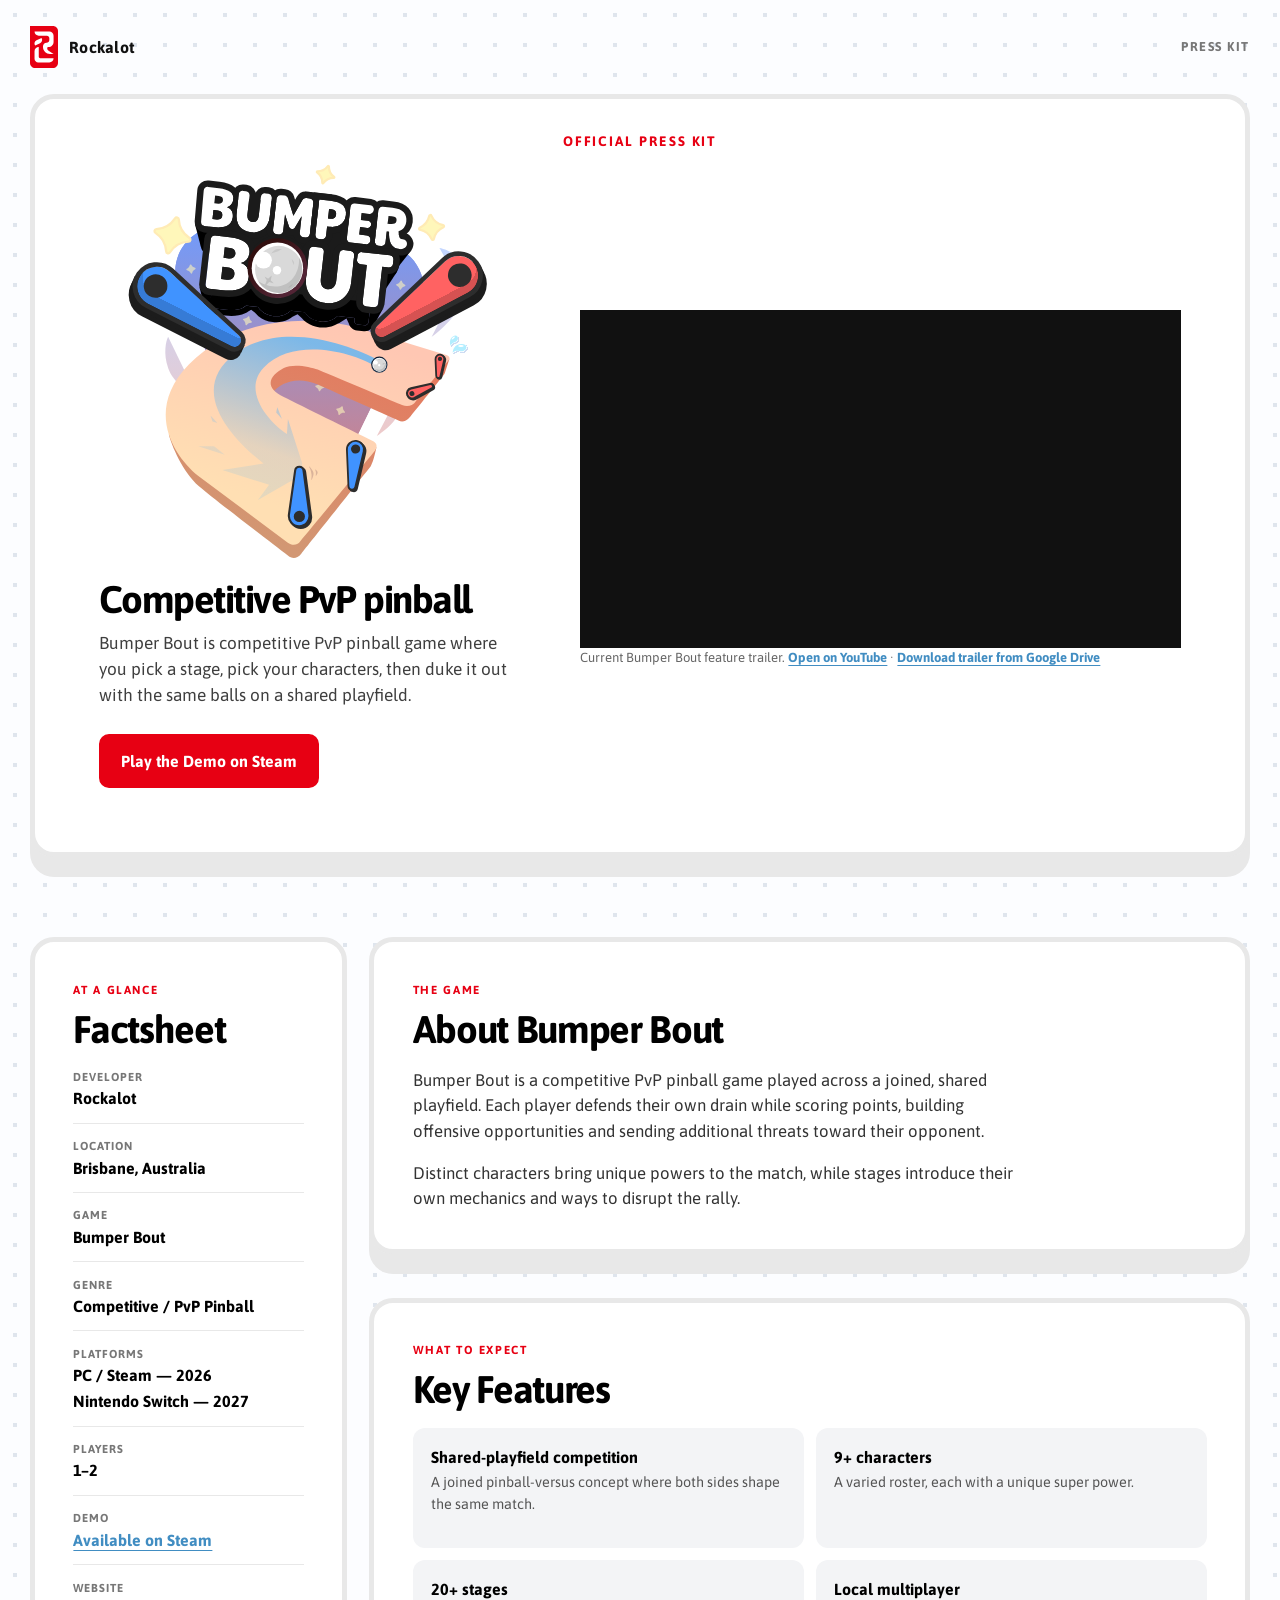
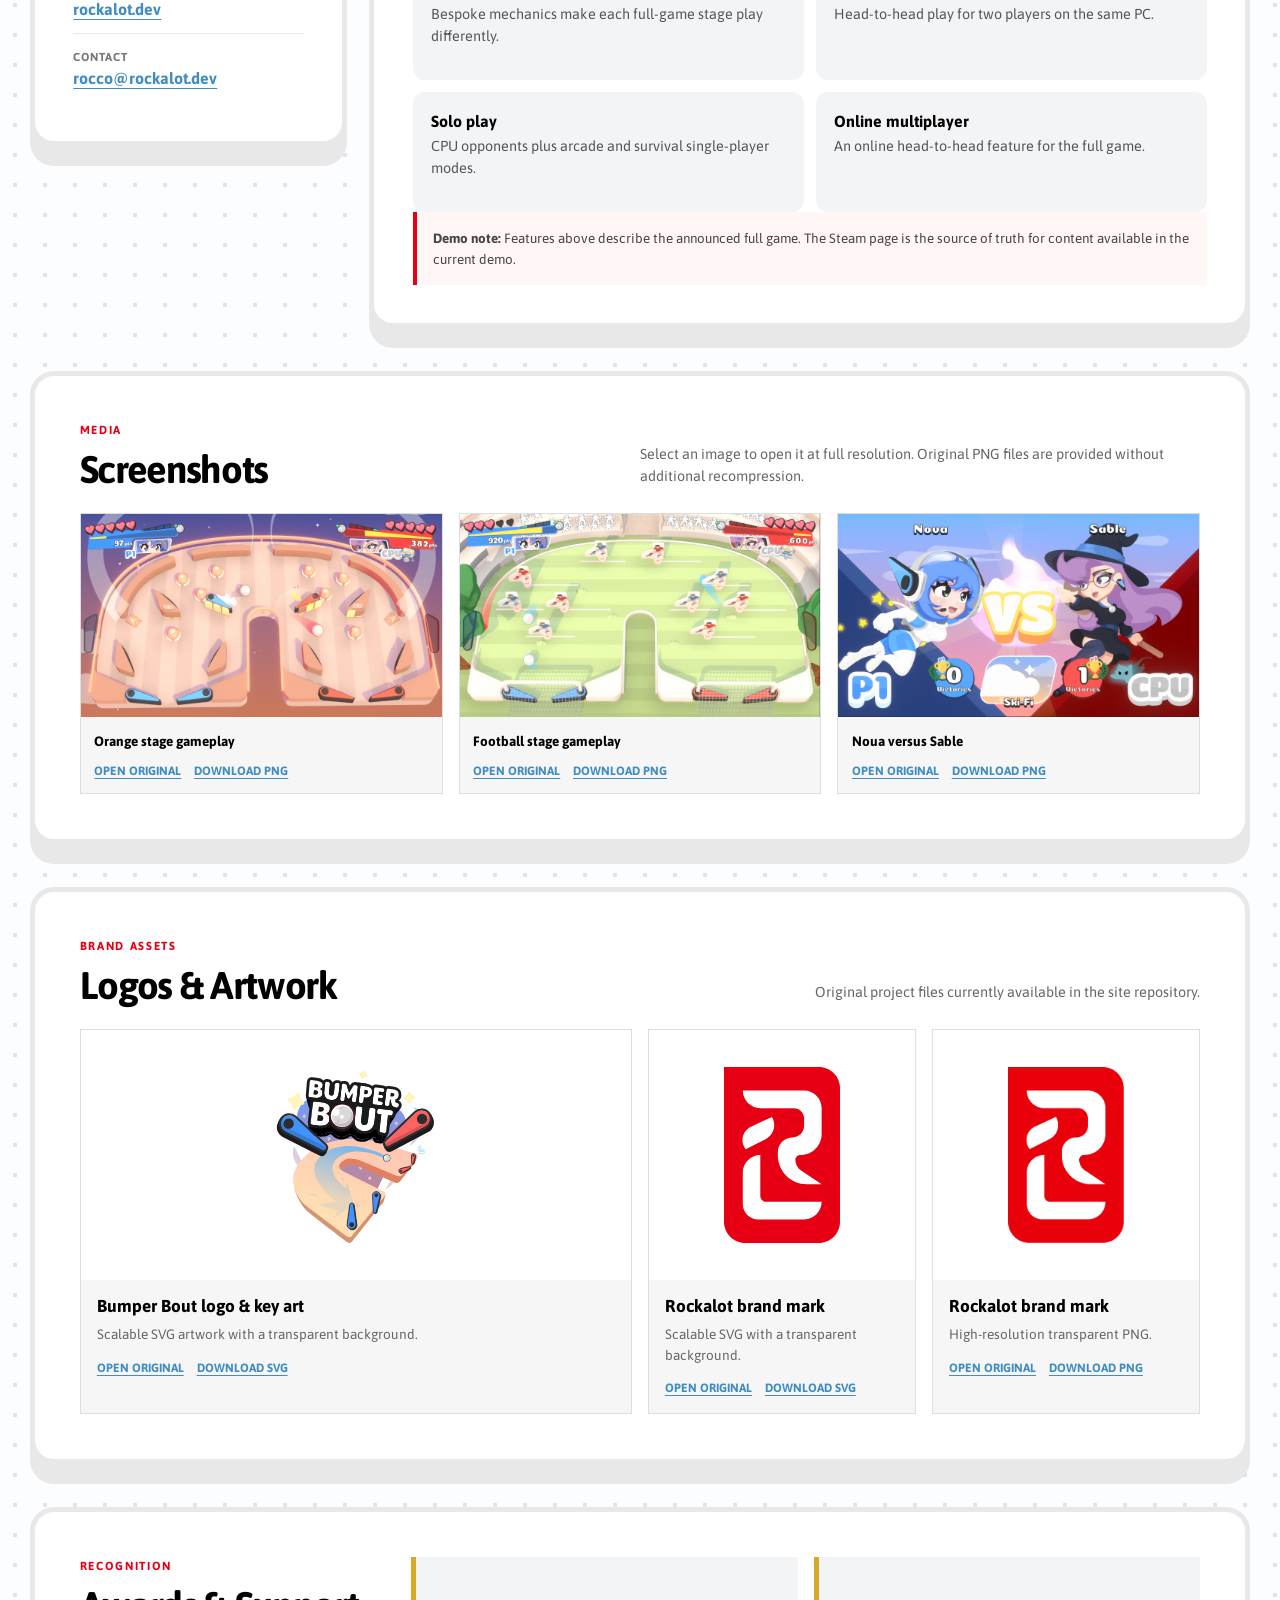
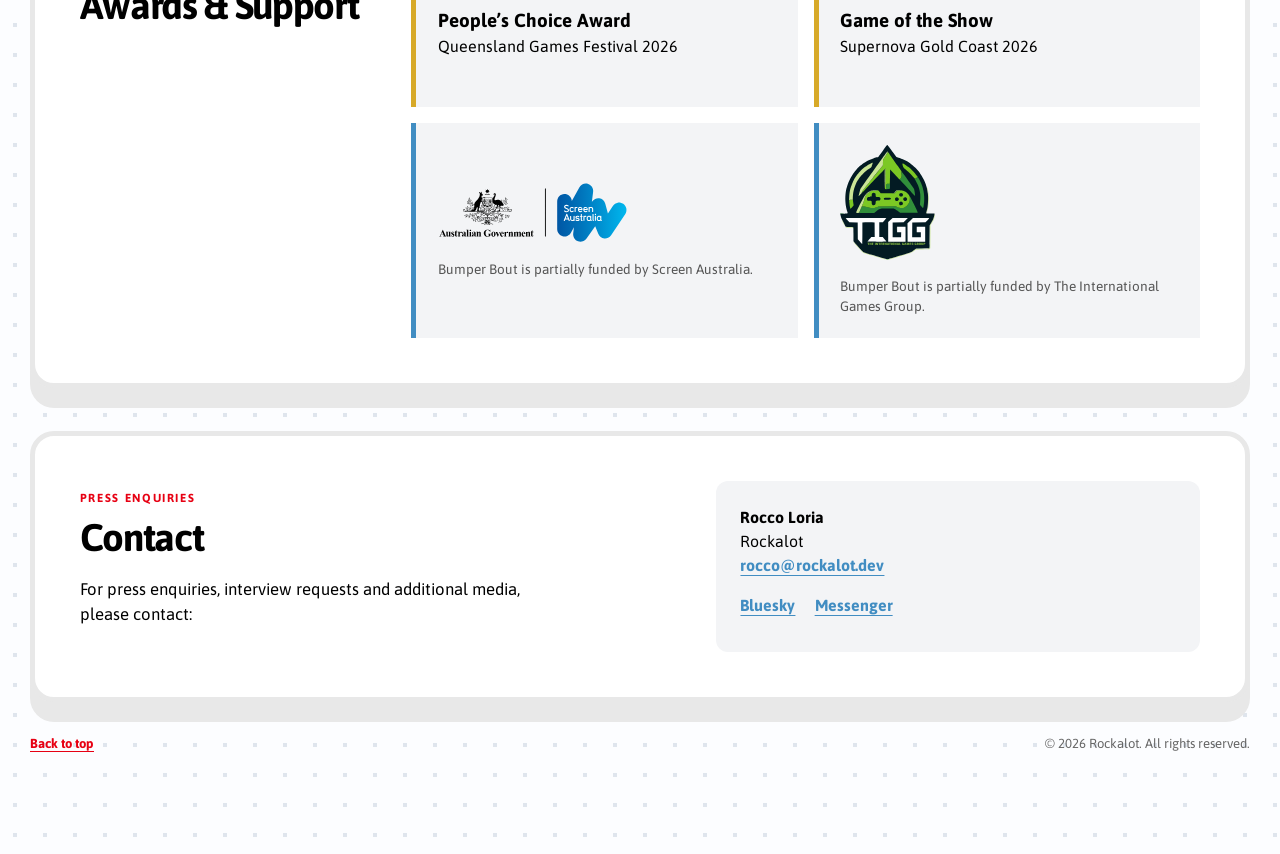
==== press/bumper-bout/index.html @ a7d7ded7 "Add Bumper Bout press kit" ====
<!doctype html>
<html lang="en-AU">
  <head>
    <meta charset="utf-8">
    <meta name="viewport" content="width=device-width, initial-scale=1">
    <title>Bumper Bout Press Kit | Rockalot</title>
    <meta name="description" content="Official Bumper Bout press kit: game facts, features, trailer, screenshots, logos, recognition and Rockalot contact details.">
    <meta name="theme-color" content="#fcfdff">
    <link rel="canonical" href="https://rockalot.dev/press/bumper-bout/">
    <link rel="icon" type="image/png" sizes="32x32" href="/assets/favicon-32x32.png">
    <link rel="icon" type="image/png" sizes="16x16" href="/assets/favicon-16x16.png">
    <link rel="apple-touch-icon" sizes="180x180" href="/assets/apple-touch-icon.png">
    <link rel="manifest" href="/site.webmanifest">
    <meta property="og:type" content="website">
    <meta property="og:site_name" content="Rockalot">
    <meta property="og:title" content="Bumper Bout Press Kit | Rockalot">
    <meta property="og:description" content="Official press resources for Bumper Bout, a competitive PvP pinball game from Rockalot.">
    <meta property="og:url" content="https://rockalot.dev/press/bumper-bout/">
    <meta property="og:image" content="https://rockalot.dev/assets/bumper-bout-screenshot-space.png">
    <meta property="og:image:width" content="1920">
    <meta property="og:image:height" content="1080">
    <meta property="og:image:alt" content="Bumper Bout match on a warm orange pinball stage">
    <link rel="stylesheet" href="/assets/figma/fonts.css">
    <link rel="stylesheet" href="/styles.css">
    <link rel="stylesheet" href="/press/bumper-bout/press.css">
  </head>
  <body class="press-body">
    <a class="skip-link" href="#press-main">Skip to content</a>

    <div class="press-shell">
      <header class="press-header" id="top">
        <a class="press-brand" href="/" aria-label="Rockalot home">
          <img src="/assets/figma/uk-flag.svg" width="307" height="465" alt="">
          <span>Rockalot</span>
        </a>
        <span class="press-label">Press Kit</span>
      </header>

      <main id="press-main">
        <section class="press-hero" aria-labelledby="press-title">
          <div class="press-hero-copy">
            <p class="eyebrow">Official Press Kit</p>
            <h1 class="visually-hidden" id="press-title">Bumper Bout</h1>
            <img class="press-game-art" src="/assets/figma/bumper-bout-logo.svg" width="825" height="849" alt="Bumper Bout">
            <p class="press-hook">Competitive PvP pinball</p>
            <p class="press-summary">Bumper Bout is competitive PvP pinball game where you pick a stage, pick your characters, then duke it out with the same balls on a shared playfield.</p>
            <a class="press-cta" href="https://store.steampowered.com/app/3938260/Bumper_Bout/" target="_blank" rel="noreferrer">Play the Demo on Steam</a>
          </div>

          <div class="press-trailer-block">
            <div class="press-trailer">
              <!-- TODO (launch): replace only the URL below with the final demo-launch trailer embed URL. -->
              <iframe
                src="https://www.youtube-nocookie.com/embed/5JczXUe-99o"
                title="Bumper Bout feature trailer"
                loading="eager"
                referrerpolicy="strict-origin-when-cross-origin"
                allow="accelerometer; autoplay; clipboard-write; encrypted-media; gyroscope; picture-in-picture; web-share"
                allowfullscreen
              ></iframe>
            </div>
            <p class="media-caption">Current Bumper Bout feature trailer. <a href="https://www.youtube.com/watch?v=5JczXUe-99o" target="_blank" rel="noreferrer">Open on YouTube</a> · <a href="https://drive.google.com/file/d/1PFFEsDHH3lmdAHztOTKX5RdsL-_t2WkL/view?usp=sharing" target="_blank" rel="noreferrer">Download trailer from Google Drive</a></p>
          </div>
        </section>

        <div class="press-layout">
          <aside class="factsheet press-panel" aria-labelledby="factsheet-title">
            <p class="eyebrow">At a glance</p>
            <h2 id="factsheet-title">Factsheet</h2>
            <dl class="facts-list">
              <div><dt>Developer</dt><dd>Rockalot</dd></div>
              <div><dt>Location</dt><dd>Brisbane, Australia</dd></div>
              <div><dt>Game</dt><dd>Bumper Bout</dd></div>
              <div><dt>Genre</dt><dd>Competitive / PvP Pinball</dd></div>
              <div><dt>Platforms</dt><dd class="platform-list"><span>PC / Steam — 2026</span><span>Nintendo Switch — 2027</span></dd></div>
              <div><dt>Players</dt><dd>1–2</dd></div>
              <div><dt>Demo</dt><dd><a href="https://store.steampowered.com/app/3938260/Bumper_Bout/" target="_blank" rel="noreferrer">Available on Steam</a></dd></div>
              <div><dt>Website</dt><dd><a href="https://rockalot.dev/">rockalot.dev</a></dd></div>
              <div><dt>Contact</dt><dd><a href="mailto:rocco@rockalot.dev">rocco@rockalot.dev</a></dd></div>
            </dl>
          </aside>

          <div class="press-main-column">
            <section class="press-panel prose-section" aria-labelledby="about-game-title">
              <p class="eyebrow">The game</p>
              <h2 id="about-game-title">About Bumper Bout</h2>
              <p>Bumper Bout is a competitive PvP pinball game played across a joined, shared playfield. Each player defends their own drain while scoring points, building offensive opportunities and sending additional threats toward their opponent.</p>
              <p>Distinct characters bring unique powers to the match, while stages introduce their own mechanics and ways to disrupt the rally.</p>
            </section>

            <section class="press-panel" aria-labelledby="features-title">
              <p class="eyebrow">What to expect</p>
              <h2 id="features-title">Key Features</h2>
              <ul class="feature-grid">
                <li><strong>Shared-playfield competition</strong><span>A joined pinball-versus concept where both sides shape the same match.</span></li>
                <li><strong>9+ characters</strong><span>A varied roster, each with a unique super power.</span></li>
                <li><strong>20+ stages</strong><span>Bespoke mechanics make each full-game stage play differently.</span></li>
                <li><strong>Local multiplayer</strong><span>Head-to-head play for two players on the same PC.</span></li>
                <li><strong>Solo play</strong><span>CPU opponents plus arcade and survival single-player modes.</span></li>
                <li><strong>Online multiplayer</strong><span>An online head-to-head feature for the full game.</span></li>
              </ul>
              <p class="content-note"><strong>Demo note:</strong> Features above describe the announced full game. The Steam page is the source of truth for content available in the current demo.</p>
            </section>
          </div>
        </div>

        <section class="press-section" aria-labelledby="screenshots-title">
          <div class="section-heading">
            <div>
              <p class="eyebrow">Media</p>
              <h2 id="screenshots-title">Screenshots</h2>
            </div>
            <p>Select an image to open it at full resolution. Original PNG files are provided without additional recompression.</p>
          </div>

          <div class="press-gallery">
            <figure class="press-shot">
              <a class="shot-preview" href="/assets/bumper-bout-screenshot-space.png" target="_blank" rel="noreferrer">
                <img src="/assets/bumper-bout-screenshot-space.png" width="1920" height="1080" alt="Bumper Bout players competing on a warm orange pinball stage" loading="lazy">
              </a>
              <figcaption><span>Orange stage gameplay</span><span class="media-actions"><a href="/assets/bumper-bout-screenshot-space.png" target="_blank" rel="noreferrer">Open original</a><a href="/assets/bumper-bout-screenshot-space.png" download>Download PNG</a></span></figcaption>
            </figure>

            <figure class="press-shot">
              <a class="shot-preview" href="/assets/bumper-bout-screenshot-football.png" target="_blank" rel="noreferrer">
                <img src="/assets/bumper-bout-screenshot-football.png" width="1920" height="1080" alt="Bumper Bout players competing on a football-themed pinball stage" loading="lazy">
              </a>
              <figcaption><span>Football stage gameplay</span><span class="media-actions"><a href="/assets/bumper-bout-screenshot-football.png" target="_blank" rel="noreferrer">Open original</a><a href="/assets/bumper-bout-screenshot-football.png" download>Download PNG</a></span></figcaption>
            </figure>

            <figure class="press-shot">
              <a class="shot-preview" href="/assets/bumper-bout-screenshot-versus.png" target="_blank" rel="noreferrer">
                <img src="/assets/bumper-bout-screenshot-versus.png" width="1920" height="1080" alt="Bumper Bout versus screen showing Noua facing Sable" loading="lazy">
              </a>
              <figcaption><span>Noua versus Sable</span><span class="media-actions"><a href="/assets/bumper-bout-screenshot-versus.png" target="_blank" rel="noreferrer">Open original</a><a href="/assets/bumper-bout-screenshot-versus.png" download>Download PNG</a></span></figcaption>
            </figure>
          </div>
        </section>

        <section class="press-section" aria-labelledby="artwork-title">
          <div class="section-heading">
            <div>
              <p class="eyebrow">Brand assets</p>
              <h2 id="artwork-title">Logos &amp; Artwork</h2>
            </div>
            <p>Original project files currently available in the site repository.</p>
          </div>

          <div class="asset-grid">
            <article class="asset-card asset-card--wide">
              <div class="asset-preview asset-preview--game"><img src="/assets/figma/bumper-bout-logo.svg" width="825" height="849" alt="Bumper Bout logo and key art featuring the game mascot"></div>
              <div class="asset-copy"><h3>Bumper Bout logo &amp; key art</h3><p>Scalable SVG artwork with a transparent background.</p><span class="media-actions"><a href="/assets/figma/bumper-bout-logo.svg" target="_blank" rel="noreferrer">Open original</a><a href="/assets/figma/bumper-bout-logo.svg" download>Download SVG</a></span></div>
            </article>

            <article class="asset-card">
              <div class="asset-preview"><img src="/assets/figma/uk-flag.svg" width="307" height="465" alt="Rockalot red brand mark"></div>
              <div class="asset-copy"><h3>Rockalot brand mark</h3><p>Scalable SVG with a transparent background.</p><span class="media-actions"><a href="/assets/figma/uk-flag.svg" target="_blank" rel="noreferrer">Open original</a><a href="/assets/figma/uk-flag.svg" download>Download SVG</a></span></div>
            </article>

            <article class="asset-card">
              <div class="asset-preview"><img src="/assets/rockalot-logo.png" width="560" height="856" alt="Rockalot red brand mark on a transparent background"></div>
              <div class="asset-copy"><h3>Rockalot brand mark</h3><p>High-resolution transparent PNG.</p><span class="media-actions"><a href="/assets/rockalot-logo.png" target="_blank" rel="noreferrer">Open original</a><a href="/assets/rockalot-logo.png" download>Download PNG</a></span></div>
            </article>
          </div>
        </section>

        <section class="press-section recognition" aria-labelledby="recognition-title">
          <div>
            <p class="eyebrow">Recognition</p>
            <h2 id="recognition-title">Awards &amp; Support</h2>
          </div>
          <div class="recognition-grid">
            <article class="award-item"><p class="recognition-title">People’s Choice Award</p><p>Queensland Games Festival 2026</p></article>
            <article class="award-item"><p class="recognition-title">Game of the Show</p><p>Supernova Gold Coast 2026</p></article>
            <article class="support-item"><img src="/assets/screen-australia-logo.svg" width="532" height="169" alt="Screen Australia"><p>Bumper Bout is partially funded by Screen Australia.</p></article>
            <article class="support-item support-item--tigg"><img src="/assets/international-games-group-logo.svg" width="416" height="505" alt="The International Games Group"><p>Bumper Bout is partially funded by The International Games Group.</p></article>
          </div>
        </section>

        <section class="press-section contact-section" aria-labelledby="contact-title">
          <div class="contact-heading">
            <p class="eyebrow">Press enquiries</p>
            <h2 id="contact-title">Contact</h2>
            <p>For press enquiries, interview requests and additional media, please contact:</p>
          </div>

          <div class="contact-card">
            <p><strong>Rocco Loria</strong><br>Rockalot<br><a href="mailto:rocco@rockalot.dev">rocco@rockalot.dev</a></p>
            <div class="contact-links">
              <a href="https://bsky.app/profile/rockalot.bsky.social" target="_blank" rel="noreferrer">Bluesky</a>
              <a href="https://m.me/sonrocco" target="_blank" rel="noreferrer">Messenger</a>
            </div>
          </div>
        </section>
      </main>

      <footer class="press-footer">
        <a href="#top">Back to top</a>
        <p>© 2026 Rockalot. All rights reserved.</p>
      </footer>
    </div>
  </body>
</html>
---- assets/figma/fonts.css ----
@font-face {
  font-family: 'Asap';
  font-style: normal;
  font-weight: 300;
  font-stretch: normal;
  font-display: swap;
  src: url(asap-300.ttf) format('truetype');
}
@font-face {
  font-family: 'Asap';
  font-style: normal;
  font-weight: 400;
  font-stretch: normal;
  font-display: swap;
  src: url(asap-400.ttf) format('truetype');
}
@font-face {
  font-family: 'Asap';
  font-style: normal;
  font-weight: 500;
  font-stretch: normal;
  font-display: swap;
  src: url(asap-500.ttf) format('truetype');
}
@font-face {
  font-family: 'Asap';
  font-style: normal;
  font-weight: 700;
  font-stretch: normal;
  font-display: swap;
  src: url(asap-700.ttf) format('truetype');
}
@font-face {
  font-family: 'Comfortaa';
  font-style: normal;
  font-weight: 700;
  font-display: swap;
  src: url(comfortaa-700.ttf) format('truetype');
}
@font-face {
  font-family: 'Readex Pro';
  font-style: normal;
  font-weight: 400;
  font-display: swap;
  src: url(readex-pro-400.ttf) format('truetype');
}
@font-face {
  font-family: 'Readex Pro';
  font-style: normal;
  font-weight: 700;
  font-display: swap;
  src: url(readex-pro-700.ttf) format('truetype');
}
---- styles.css ----
:root {
  --paper: #fcfdff;
  --ink: #000;
  --brand-red: #e70013;
  --footer: #ededed;
  --card-border: #e8e8e8;
  --link: #418dc2;
  --focus: #146db0;
}

* { box-sizing: border-box; }
html { scroll-behavior: smooth; }

body {
  margin: 0;
  min-width: 320px;
  overflow-x: hidden;
  background: #f2f3f5;
  color: var(--ink);
  font-family: "Asap", Arial, sans-serif;
  line-height: 1.5;
  text-rendering: optimizeLegibility;
}

img { display: block; max-width: 100%; }
button, a { -webkit-tap-highlight-color: transparent; }
a { color: inherit; }
:focus-visible { outline: 3px solid var(--focus); outline-offset: 4px; }

.visually-hidden {
  position: absolute !important;
  width: 1px !important;
  height: 1px !important;
  padding: 0 !important;
  margin: -1px !important;
  overflow: hidden !important;
  clip: rect(0, 0, 0, 0) !important;
  white-space: nowrap !important;
  border: 0 !important;
}

.skip-link {
  position: fixed;
  top: 1rem;
  left: 1rem;
  z-index: 100;
  padding: 0.7rem 1rem;
  border-radius: 0.5rem;
  background: #111;
  color: #fff;
  font-weight: 700;
  transform: translateY(-160%);
}

.skip-link:focus { transform: translateY(0); }

.page-shell {
  --dot-parallax-y: 0px;
  position: relative;
  min-height: 100vh;
  overflow: hidden;
  border-radius: clamp(0px, 0.8vw, 20px);
  background-color: var(--paper);
  background-image: radial-gradient(circle, #dfe5ed 2.3px, transparent 2.5px);
  background-size: 30px 30px;
  background-position: 0 var(--dot-parallax-y);
}

.hero {
  min-height: 0;
  padding: clamp(95px, 6.52vw, 167px) 0 0;
  display: flex;
  flex-direction: column;
  align-items: center;
}

.rockalot-mark { width: clamp(166px, 12vw, 307px); height: auto; }

.studio-intro {
  position: relative;
  width: min(59vw, 1511px);
  margin: clamp(38px, 3.15vw, 81px) 0 0;
  font-size: clamp(14px, 1.02vw, 26px);
  font-weight: 400;
  line-height: 1.3;
  text-align: center;
}

.gday {
  position: absolute;
  top: -1.15em;
  right: 12%;
  color: #a5a5a5;
  font-size: 0.78em;
  transform: rotate(15deg);
}

.social-cluster {
  --social-color: #abb9ce;
  position: relative;
  width: clamp(150px, 11.69vw, 299px);
  aspect-ratio: 299 / 44;
}

.social-cluster--hero { margin-top: clamp(26px, 2.33vw, 60px); }

.social-hit {
  position: absolute;
  top: 0;
  bottom: 0;
  background: currentColor;
  color: var(--social-color);
  -webkit-mask: url("assets/figma/rockalot-logo.svg") no-repeat;
  -webkit-mask-size: 400% 100%;
  mask: url("assets/figma/rockalot-logo.svg") no-repeat;
  mask-size: 400% 100%;
  transition: color 150ms ease;
}

.social-hit--one { left: 0; width: 25%; -webkit-mask-position: left center; mask-position: left center; }
.social-hit--two { left: 37%; width: 25%; -webkit-mask-position: center; mask-position: center; }
.social-hit--three { right: 0; width: 25%; -webkit-mask-position: right center; mask-position: right center; }
.social-hit:hover, .social-hit:focus-visible { color: var(--brand-red); }

.game-card {
  position: relative;
  width: clamp(460px, 40vw, 1024px);
  margin-top: clamp(96px, 6.8vw, 174px);
  margin-bottom: clamp(62px, 4.25vw, 109px);
  padding: 0 clamp(30px, 3.1vw, 79px) clamp(30px, 2.3vw, 59px);
  border: clamp(3px, 0.27vw, 7px) solid var(--card-border);
  border-radius: clamp(14px, 0.94vw, 24px);
  background: #fff;
  box-shadow: 0 clamp(13px, 1.17vw, 30px) 0 var(--card-border);
}

.game-art { width: 96.6%; height: auto; margin: -14.5% auto 0; }

.action-row {
  position: relative;
  z-index: 2;
  min-height: clamp(52px, 3.7vw, 95px);
  margin-top: clamp(20px, 1.35vw, 35px);
  display: flex;
  align-items: center;
  justify-content: center;
}

.wishlist-button {
  width: clamp(156px, 11.02vw, 282px);
  display: block;
  flex: 0 0 auto;
  text-decoration: none;
  transition: transform 150ms ease;
}

.wishlist-button:hover, .wishlist-button:focus-visible { transform: translateY(-3px); }
.wishlist-button img { width: 100%; height: auto; }

.game-pitch {
  margin: clamp(22px, 1.75vw, 45px) 0 0;
  font-size: clamp(12px, 0.86vw, 22px);
  font-weight: 400;
  text-align: center;
}

.game-details {
  margin-top: clamp(24px, 1.45vw, 37px);
  display: grid;
  grid-template-columns: minmax(0, 1.55fr) minmax(150px, 1fr);
  gap: clamp(22px, 2.1vw, 54px);
}

.game-copy { font-size: clamp(10px, 0.7vw, 18px); font-weight: 300; line-height: 1.8; }
.game-copy ul { margin: 0; padding-left: 1.5em; }
.game-copy p { margin: clamp(22px, 1.45vw, 37px) 0 0; }
.game-copy .tagline { margin-top: clamp(20px, 1.35vw, 35px); }

.screenshot-rail { display: grid; align-content: start; gap: clamp(4px, 0.2vw, 6px); }

.screenshot-rail button {
  width: 100%;
  margin: 0;
  padding: 0;
  overflow: hidden;
  border: 0;
  background: #111;
  cursor: zoom-in;
}

.screenshot-rail img { width: 100%; height: auto; aspect-ratio: 16 / 9; object-fit: cover; transition: opacity 160ms ease, transform 160ms ease; }
.screenshot-rail button:hover img, .screenshot-rail button:focus-visible img { opacity: 0.82; transform: scale(1.02); }

.trailer-embed {
  position: relative;
  width: 100%;
  aspect-ratio: 16 / 9;
  margin-top: clamp(34px, 2.65vw, 68px);
  overflow: hidden;
  background: #111;
}

.trailer-embed iframe {
  position: absolute;
  inset: 0;
  width: 100%;
  height: 100%;
  border: 0;
}

.game-press-link {
  margin: 1.35rem 0 0;
  font-size: clamp(12px, 0.72vw, 18px);
  text-align: center;
}

.game-press-link a {
  color: #555;
  text-decoration-color: #aaa;
  text-underline-offset: 0.24em;
}

.game-press-link a:hover, .game-press-link a:focus-visible { color: var(--brand-red); }

.site-footer {
  min-height: clamp(190px, 10.4vw, 266px);
  padding: clamp(36px, 3vw, 77px) 24px 24px;
  display: flex;
  flex-direction: column;
  align-items: center;
  background: var(--footer);
}

.social-cluster--footer { --social-color: #999; width: clamp(145px, 11.69vw, 299px); }
.copyright { margin: clamp(24px, 1.9vw, 48px) 0 0; font-size: clamp(13px, 0.82vw, 21px); font-weight: 300; }

.screen-australia {
  margin-top: 1.25rem;
  display: flex;
  align-items: center;
  gap: 0.75rem;
  color: #555;
  font-size: clamp(11px, 0.62vw, 16px);
}

.screen-australia img { width: clamp(132px, 8.2vw, 210px); height: auto; }
.screen-australia p { margin: 0; }

.lightbox {
  width: min(1120px, calc(100% - 32px));
  max-width: none;
  margin: auto;
  padding: 0;
  overflow: visible;
  border: 0;
  border-radius: 0.65rem;
  background: #111;
  box-shadow: 0 2rem 7rem rgba(0, 0, 0, 0.65);
}

.lightbox::backdrop { background: rgba(0, 0, 0, 0.86); backdrop-filter: blur(6px); }
.lightbox > img { width: 100%; height: auto; border-radius: inherit; }

.lightbox-close {
  position: absolute;
  top: -3rem;
  right: 0;
  padding: 0.4rem;
  border: 0;
  background: transparent;
  color: #fff;
  cursor: pointer;
  font: 700 1rem "Asap", sans-serif;
}

.lightbox-close span { margin-left: 0.3rem; font-size: 1.35rem; }

@media (max-width: 700px) {
  body::before {
    position: fixed;
    z-index: 0;
    inset: 0;
    pointer-events: none;
    background-color: var(--paper);
    background-image: radial-gradient(circle, #dfe5ed 2.3px, transparent 2.5px);
    background-size: 26px 26px;
    content: "";
  }

  .page-shell {
    z-index: 1;
    border-radius: 0;
    background-color: transparent;
    background-image: none;
  }
  .hero { padding-top: 92px; }
  .rockalot-mark { width: 122px; }
  .studio-intro { width: min(80%, 32rem); margin-top: 34px; font-size: 15px; }
  .gday { right: 5%; }
  .social-cluster--hero { margin-top: 30px; }

  .game-card {
    width: calc(100% - 32px);
    margin-top: 84px;
    margin-bottom: 72px;
    padding-inline: 22px;
  }

  .game-art { width: 100%; margin-top: -15%; }
  .action-row { margin-top: 20px; }
  .wishlist-button { width: 170px; }
  .game-pitch { margin-top: 22px; font-size: 15px; }
  .game-details { grid-template-columns: 1fr; gap: 28px; }
  .game-copy { font-size: 14px; line-height: 1.7; }
  .screenshot-rail { grid-template-columns: repeat(3, 1fr); gap: 4px; }
  .trailer-embed { margin-top: 30px; }
  .site-footer { min-height: 230px; }
  .screen-australia { max-width: 320px; flex-direction: column; gap: 0.65rem; text-align: center; }
  .screen-australia img { width: 150px; }
}

@media (prefers-reduced-motion: reduce) {
  html { scroll-behavior: auto; }
  *, *::before, *::after { scroll-behavior: auto !important; transition-duration: 0.01ms !important; }
}
---- press/bumper-bout/press.css ----
.press-body {
  background-color: var(--paper);
  background-image: radial-gradient(circle, #dfe5ed 2.3px, transparent 2.5px);
  background-size: 30px 30px;
}

.press-body h2,
.press-body h3,
.press-body p { margin-top: 0; }

.press-body h2 {
  margin-bottom: 1.2rem;
  font-size: clamp(1.75rem, 3vw, 2.7rem);
  line-height: 1.05;
  letter-spacing: -0.035em;
}

.press-body h3 { margin-bottom: 0.45rem; font-size: 1.08rem; line-height: 1.2; }
.press-body a { text-underline-offset: 0.22em; }

.press-shell {
  position: relative;
  z-index: 1;
  width: min(100% - 40px, 1220px);
  margin: 0 auto;
  padding-bottom: 2rem;
}

.press-header {
  min-height: 94px;
  display: flex;
  align-items: center;
  justify-content: space-between;
  gap: 1rem;
}

.press-brand {
  display: inline-flex;
  align-items: center;
  gap: 0.7rem;
  color: #111;
  font-weight: 800;
  letter-spacing: 0.015em;
  text-decoration: none;
}

.press-brand img { width: 28px; height: 42px; object-fit: contain; }
.press-brand:hover span, .press-brand:focus-visible span { color: var(--brand-red); }

.press-label {
  color: #777;
  font-size: 0.8rem;
  font-weight: 700;
  letter-spacing: 0.12em;
  text-transform: uppercase;
}

.eyebrow {
  margin-bottom: 0.65rem;
  color: var(--brand-red);
  font-size: 0.73rem;
  font-weight: 800;
  letter-spacing: 0.14em;
  text-transform: uppercase;
}

.press-hero {
  position: relative;
  min-height: 600px;
  padding: clamp(2rem, 5vw, 4.6rem);
  padding-top: clamp(5rem, 7vw, 6.5rem);
  display: grid;
  grid-template-columns: minmax(0, 0.82fr) minmax(0, 1.18fr);
  align-items: center;
  gap: clamp(2rem, 5vw, 5rem);
  border: 5px solid var(--card-border);
  border-radius: 24px;
  background: #fff;
  box-shadow: 0 20px 0 var(--card-border);
}

.press-hero-copy > .eyebrow {
  position: absolute;
  top: 2rem;
  left: 0;
  width: 100%;
  margin: 0;
  font-size: 0.86rem;
  text-align: center;
}
.press-game-art { width: min(100%, 390px); height: auto; margin: -2rem auto 1.35rem; }
.press-hook { margin-bottom: 0.7rem; overflow-wrap: anywhere; font-size: clamp(1.5rem, 3vw, 2.75rem); font-weight: 800; line-height: 1.05; letter-spacing: -0.04em; }
.press-summary { max-width: 35rem; margin-bottom: 1.6rem; color: #3f3f3f; font-size: clamp(1rem, 1.35vw, 1.12rem); }

.press-cta {
  min-height: 52px;
  padding: 0.82rem 1.25rem;
  display: inline-flex;
  align-items: center;
  justify-content: center;
  border: 2px solid var(--brand-red);
  border-radius: 10px;
  background: var(--brand-red);
  color: #fff;
  font-weight: 800;
  text-align: center;
  text-decoration: none;
  transition: transform 150ms ease, background-color 150ms ease, color 150ms ease;
}

.press-cta:hover, .press-cta:focus-visible { background: #fff; color: var(--brand-red); transform: translateY(-2px); }

.press-trailer-block { min-width: 0; }
.press-trailer { position: relative; width: 100%; aspect-ratio: 16 / 9; overflow: hidden; background: #111; }
.press-trailer iframe { position: absolute; inset: 0; width: 100%; height: 100%; border: 0; }
.media-caption { margin: 0.7rem 0 0; color: #666; font-size: 0.82rem; }
.media-caption a, .text-link { color: var(--link); font-weight: 700; }

.press-layout {
  margin-top: 5rem;
  display: grid;
  grid-template-columns: minmax(230px, 0.36fr) minmax(0, 1fr);
  align-items: start;
  gap: 1.4rem;
}

.press-panel,
.press-section {
  border: 5px solid var(--card-border);
  border-radius: 24px;
  background: #fff;
  box-shadow: 0 20px 0 var(--card-border);
}

.press-panel { padding: clamp(1.4rem, 3vw, 2.5rem); }
.press-main-column { display: grid; gap: 2.7rem; }
.prose-section p:not(.eyebrow) { max-width: 68ch; color: #333; font-size: 1.05rem; }
.prose-section p:last-child { margin-bottom: 0; }

.facts-list { margin: 0; }
.facts-list div { padding: 0.85rem 0; border-top: 1px solid #e8e8e8; }
.facts-list div:first-child { border-top: 0; padding-top: 0; }
.facts-list dt { color: #777; font-size: 0.72rem; font-weight: 800; letter-spacing: 0.08em; text-transform: uppercase; }
.facts-list dd { margin: 0.18rem 0 0; overflow-wrap: anywhere; font-weight: 700; line-height: 1.3; }
.facts-list a { color: var(--link); }
.platform-list { display: grid; gap: 0.35rem; }

.feature-grid {
  margin: 0;
  padding: 0;
  display: grid;
  grid-template-columns: repeat(2, minmax(0, 1fr));
  gap: 0.75rem;
  list-style: none;
}

.feature-grid li { min-height: 120px; padding: 1.15rem; border-radius: 12px; background: #f3f4f6; }
.feature-grid strong, .feature-grid span { display: block; }
.feature-grid strong { margin-bottom: 0.35rem; line-height: 1.25; }
.feature-grid span { color: #555; font-size: 0.9rem; }
.content-note { margin: 2rem 0 0; padding: 1rem; border-left: 4px solid var(--brand-red); background: #fff6f6; color: #454545; font-size: 0.84rem; }

.press-section { margin-top: 2.7rem; padding: clamp(1.5rem, 3.5vw, 3rem); }
.section-heading { margin-bottom: 1.5rem; display: flex; align-items: end; justify-content: space-between; gap: 2rem; }
.section-heading h2 { margin-bottom: 0; }
.section-heading > p { max-width: 35rem; margin-bottom: 0.1rem; color: #666; font-size: 0.9rem; }

.press-gallery { display: grid; grid-template-columns: repeat(3, minmax(0, 1fr)); gap: 1rem; }
.press-shot { margin: 0; min-width: 0; overflow: hidden; border: 1px solid #dedede; background: #f6f6f6; }
.shot-preview { display: block; overflow: hidden; background: #111; }
.shot-preview img { width: 100%; height: auto; aspect-ratio: 16 / 9; object-fit: cover; transition: opacity 150ms ease, transform 150ms ease; }
.shot-preview:hover img, .shot-preview:focus-visible img { opacity: 0.84; transform: scale(1.015); }
.press-shot figcaption { padding: 0.85rem; display: grid; gap: 0.65rem; font-size: 0.85rem; font-weight: 700; }

.media-actions { display: flex; flex-wrap: wrap; gap: 0.45rem 0.8rem; }
.media-actions a {
  color: var(--link);
  font-size: 0.75rem;
  font-weight: 800;
  text-transform: uppercase;
}

.asset-grid { display: grid; grid-template-columns: repeat(4, minmax(0, 1fr)); gap: 1rem; }
.asset-card { min-width: 0; overflow: hidden; border: 1px solid #dedede; background: #f6f6f6; }
.asset-card--wide { grid-column: span 2; }
.asset-preview { height: 250px; padding: 2.3rem; display: grid; place-items: center; overflow: hidden; background: #fff; }
.asset-preview img { width: auto; height: auto; max-width: 100%; max-height: 176px; object-fit: contain; }
.asset-preview--game { padding: 0.5rem; }
.asset-copy { padding: 1rem; }
.asset-copy p { margin-bottom: 0.9rem; color: #666; font-size: 0.85rem; }

.recognition { display: grid; grid-template-columns: 0.55fr 1.45fr; gap: 2rem; }
.recognition-grid { display: grid; grid-template-columns: repeat(2, minmax(0, 1fr)); gap: 1rem; }
.recognition-grid article { min-height: 150px; padding: 1.35rem; display: flex; flex-direction: column; justify-content: center; border-left: 5px solid var(--brand-red); background: #f3f4f6; }
.recognition-grid p { margin-bottom: 0; }
.recognition-title { font-size: 1.18rem; font-weight: 800; }
.recognition-grid .award-item { border-left-color: #d7a928; }
.recognition-grid .support-item { border-left-color: #418dc2; }
.support-item img { width: min(190px, 100%); height: auto; margin-bottom: 1rem; }
.support-item--tigg img { width: min(95px, 100%); }
.support-item p { color: #555; font-size: 0.85rem; }

.contact-section { display: grid; grid-template-columns: 1fr 0.8fr; align-items: stretch; gap: 2rem; }
.contact-heading { padding: 0.5rem 0; }
.contact-heading > p:not(.eyebrow) { max-width: 52ch; font-size: 1.05rem; }
.contact-card { padding: 1.5rem; border-radius: 12px; background: #f3f4f6; }
.contact-card h2 { font-size: 1.6rem; }
.contact-card a { color: var(--link); font-weight: 700; overflow-wrap: anywhere; }
.contact-links { display: flex; flex-wrap: wrap; gap: 0.8rem 1.2rem; }

.press-footer {
  min-height: 120px;
  padding: 2rem 0 0;
  display: flex;
  align-items: start;
  justify-content: space-between;
  gap: 1rem;
  color: #666;
  font-size: 0.82rem;
}

.press-footer a { color: var(--brand-red); font-weight: 800; }
.press-footer p { margin-bottom: 0; }

@media (max-width: 900px) {
  .press-hero { min-height: auto; grid-template-columns: 1fr; }
  .press-hero-copy { display: grid; justify-items: center; text-align: center; }
  .press-summary { max-width: 43rem; }
  .press-game-art { width: min(100%, 350px); }
  .press-layout { grid-template-columns: 1fr; }
  .facts-list { display: grid; grid-template-columns: repeat(3, minmax(0, 1fr)); gap: 0 1rem; }
  .facts-list div:nth-child(-n + 3) { border-top: 0; padding-top: 0; }
  .press-gallery { grid-template-columns: repeat(2, minmax(0, 1fr)); }
  .asset-grid { grid-template-columns: repeat(2, minmax(0, 1fr)); }
  .recognition { grid-template-columns: 1fr; }
  .recognition-grid { grid-template-columns: repeat(2, minmax(0, 1fr)); }
}

@media (max-width: 620px) {
  .press-body { background-size: 26px 26px; }
  .press-shell { width: min(100% - 24px, 1220px); }
  .press-header { min-height: 76px; }
  .press-hero { padding: 4.5rem 1.4rem 1.4rem; gap: 2rem; border-width: 3px; border-radius: 16px; box-shadow: 0 12px 0 var(--card-border); }
  .press-hero-copy > .eyebrow { top: 1.5rem; }
  .press-game-art { width: min(100%, 280px); margin-block: -1rem 1.2rem; }
  .press-hook { font-size: clamp(1.6rem, 8.5vw, 2.15rem); }
  .press-cta { width: 100%; }
  .press-layout { margin-top: 3rem; }
  .press-panel, .press-section { border-width: 3px; border-radius: 16px; box-shadow: 0 12px 0 var(--card-border); }
  .facts-list { grid-template-columns: repeat(2, minmax(0, 1fr)); }
  .facts-list div:nth-child(3) { border-top: 1px solid #e8e8e8; padding-top: 0.85rem; }
  .feature-grid, .press-gallery, .asset-grid, .recognition-grid, .contact-section { grid-template-columns: 1fr; }
  .asset-card--wide { grid-column: auto; }
  .asset-preview { height: 220px; }
  .asset-preview img { max-height: 146px; }
  .section-heading { align-items: start; flex-direction: column; gap: 0.6rem; }
  .press-footer { min-height: 100px; flex-direction: column; justify-content: center; }
}

@media (max-width: 400px) {
  .facts-list { grid-template-columns: 1fr; }
  .facts-list div:nth-child(2) { border-top: 1px solid #e8e8e8; padding-top: 0.85rem; }
}
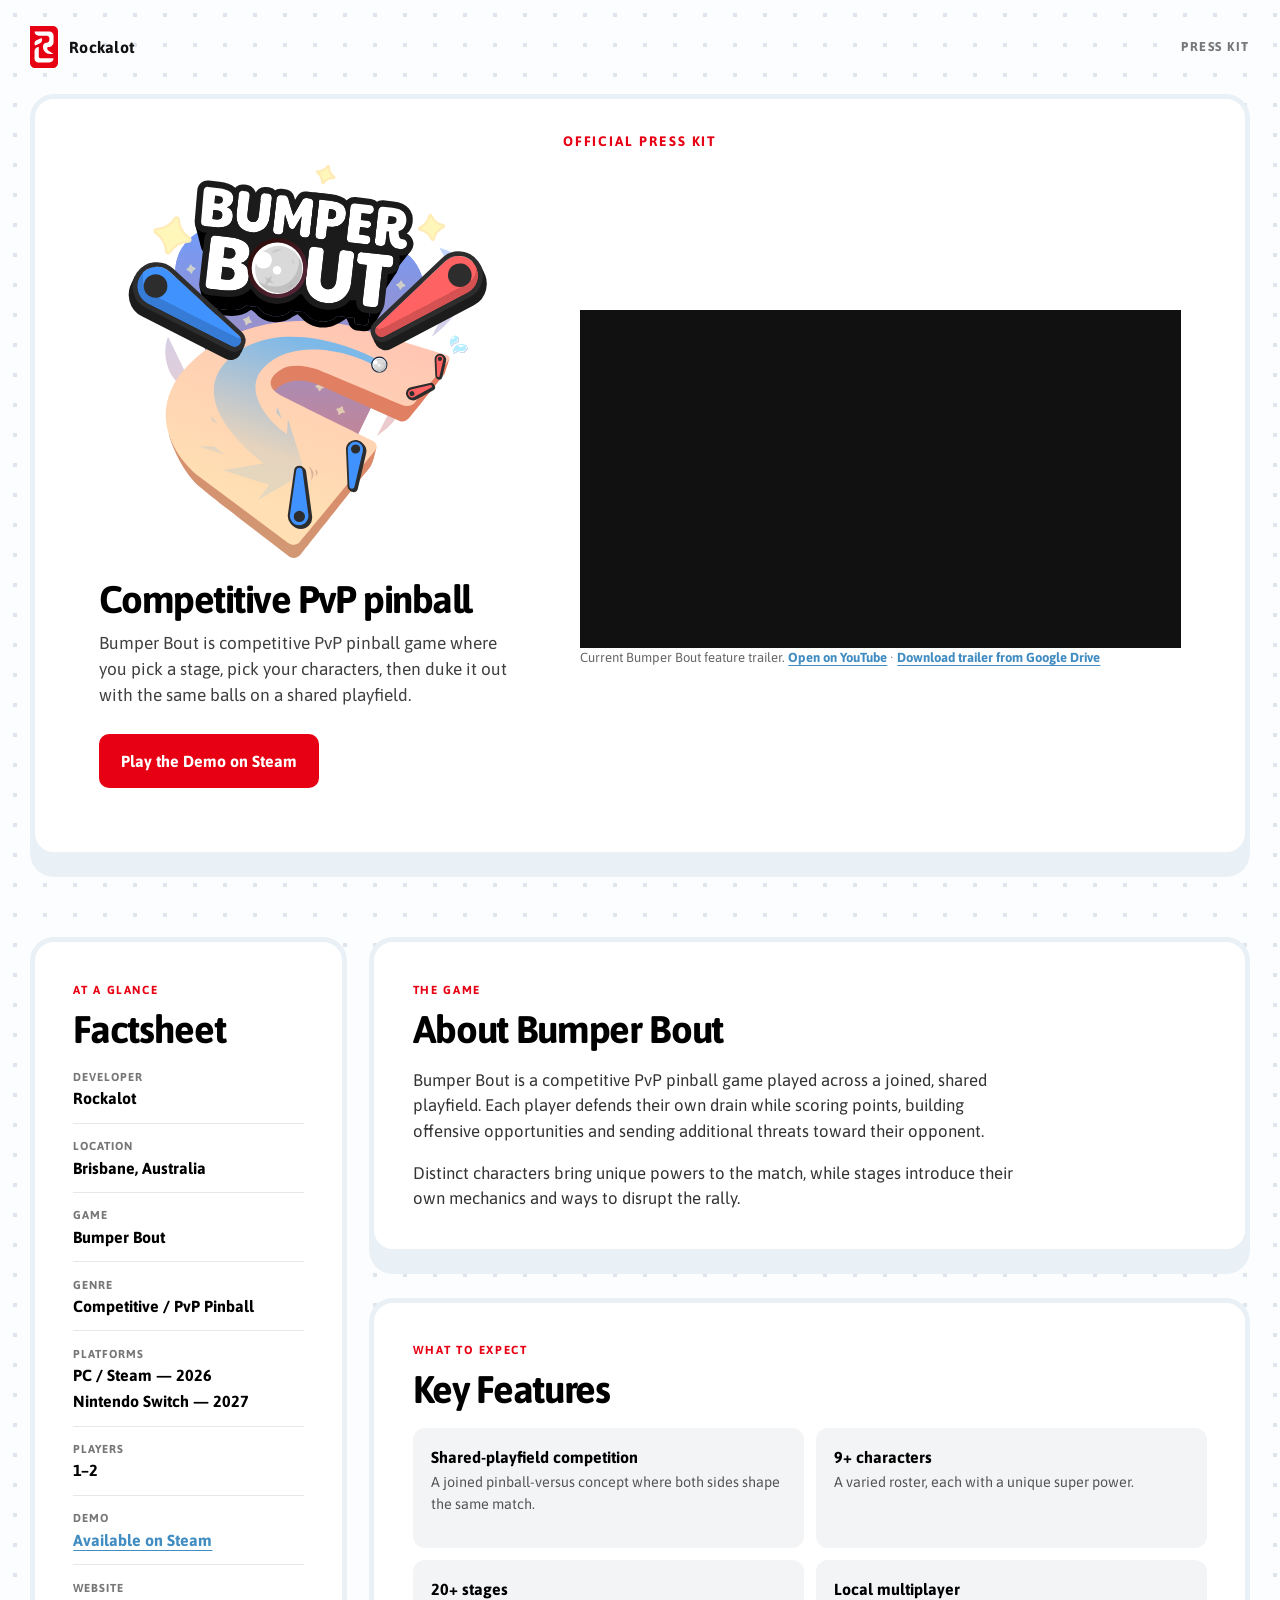
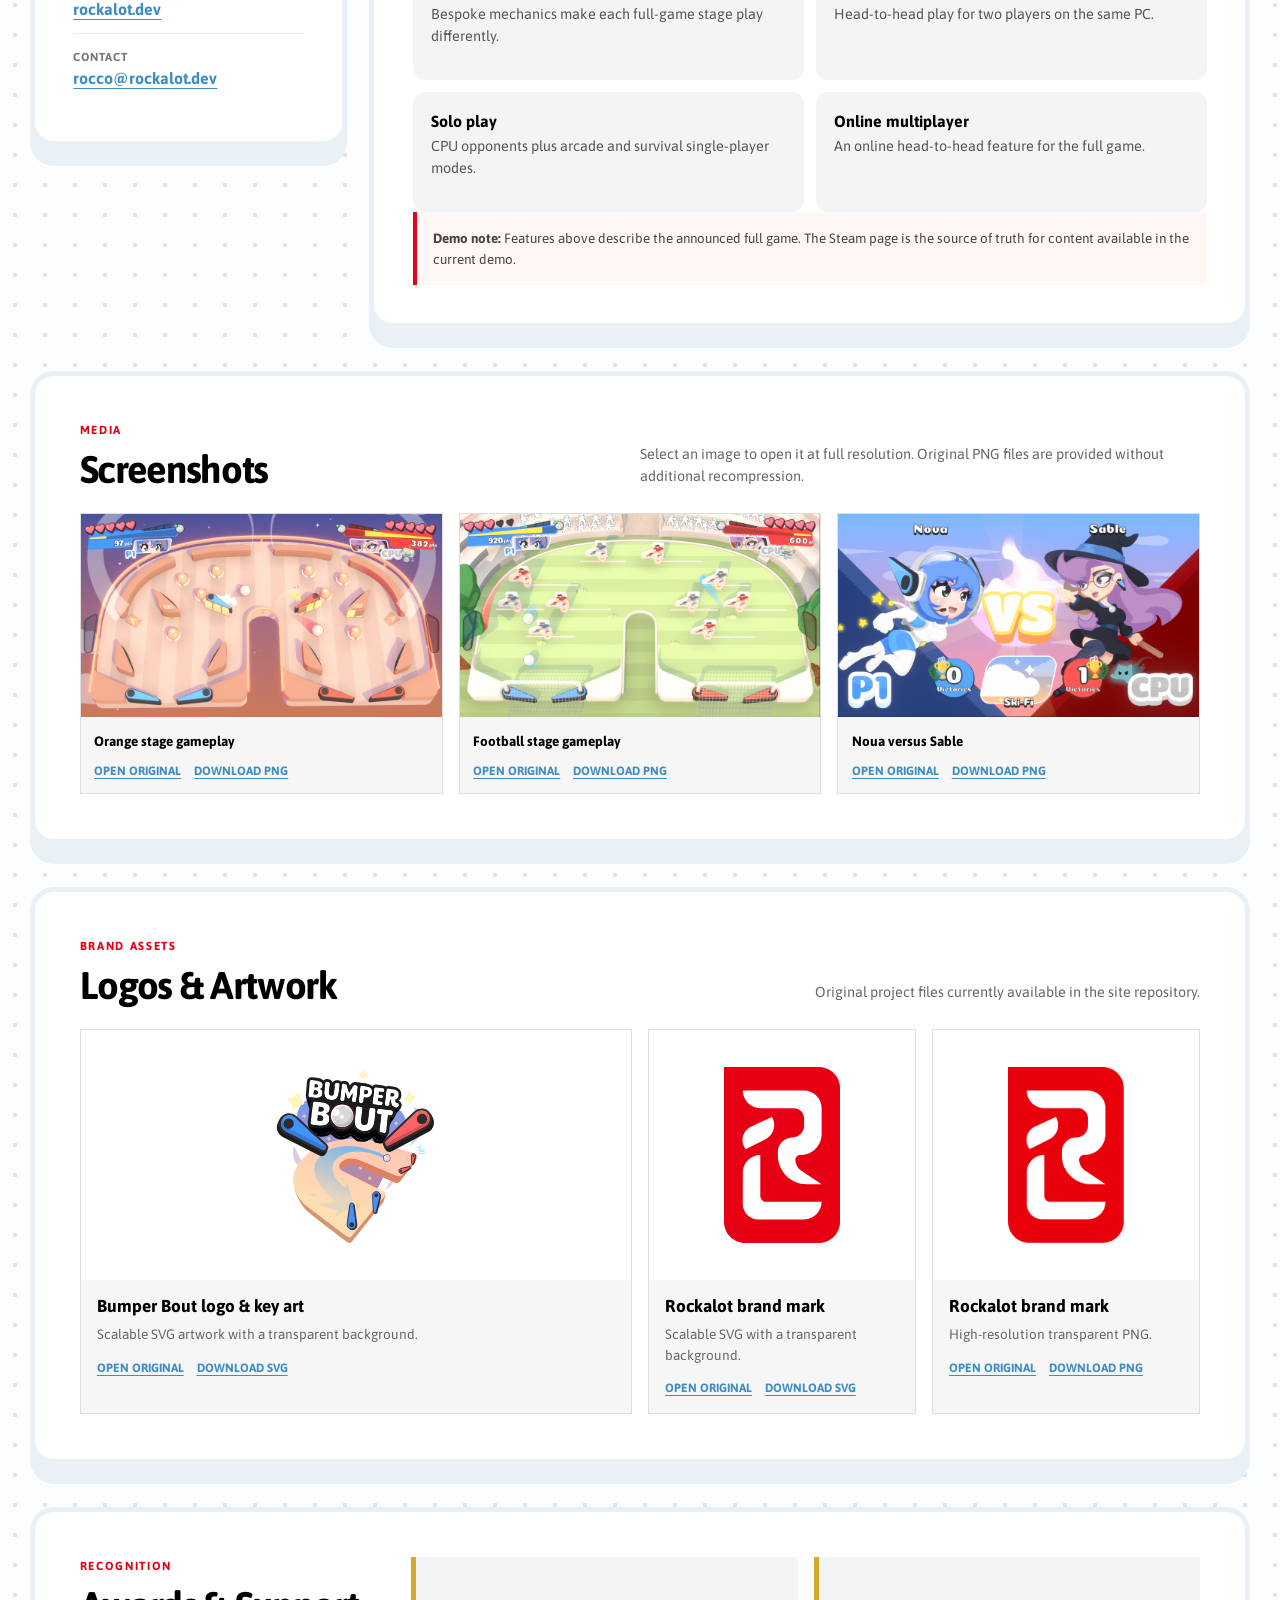
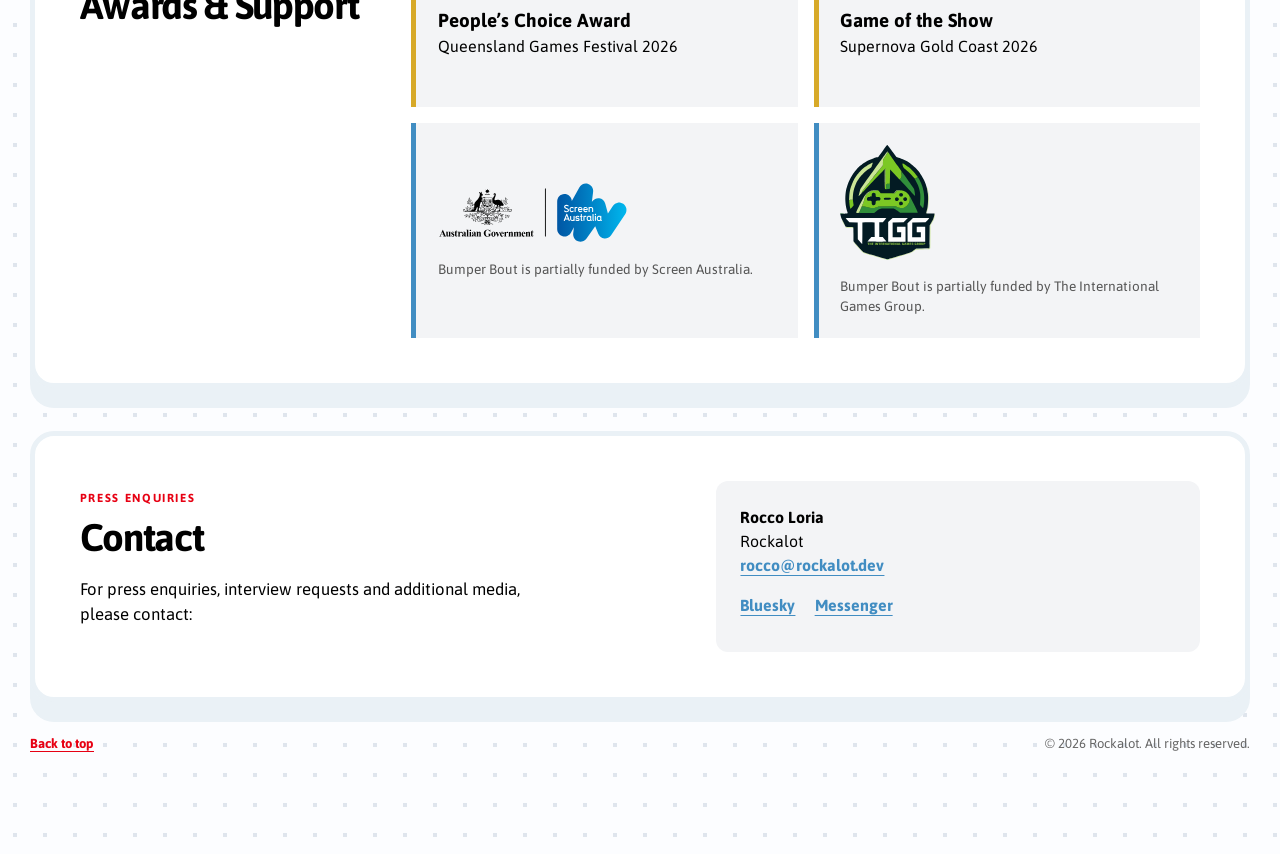
==== commit b9c44ba9: "Add Lenis smooth scrolling" ====
--- a/press/bumper-bout/index.html
+++ b/press/bumper-bout/index.html
@@ -23,6 +23,9 @@
     <link rel="stylesheet" href="/assets/figma/fonts.css">
     <link rel="stylesheet" href="/styles.css">
     <link rel="stylesheet" href="/press/bumper-bout/press.css">
+    <link rel="stylesheet" href="/assets/vendor/lenis/lenis.css">
+    <script src="/assets/vendor/lenis/lenis.min.js" defer></script>
+    <script src="/smooth-scroll.js" defer></script>
   </head>
   <body class="press-body">
     <a class="skip-link" href="#press-main">Skip to content</a>
--- a/styles.css
+++ b/styles.css
@@ -2,8 +2,8 @@
   --paper: #fcfdff;
   --ink: #000;
   --brand-red: #e70013;
-  --footer: #ededed;
-  --card-border: #e8e8e8;
+  --footer: #eaf1f6;
+  --card-border: #eaf1f6;
   --link: #418dc2;
   --focus: #146db0;
 }
@@ -95,32 +95,63 @@
   transform: rotate(15deg);
 }
 
-.social-cluster {
+.social-links {
   --social-color: #abb9ce;
-  position: relative;
-  width: clamp(150px, 11.69vw, 299px);
-  aspect-ratio: 299 / 44;
-}
-
-.social-cluster--hero { margin-top: clamp(26px, 2.33vw, 60px); }
-
-.social-hit {
-  position: absolute;
-  top: 0;
-  bottom: 0;
+  display: flex;
+  align-items: center;
+  justify-content: center;
+  gap: clamp(18px, 1.25vw, 32px);
+}
+
+.social-links--hero { margin-top: clamp(26px, 2.33vw, 60px); }
+
+.social-icon {
+  height: clamp(24px, 1.56vw, 40px);
+  aspect-ratio: var(--social-icon-ratio);
+  display: block;
+  flex: 0 0 auto;
   background: currentColor;
   color: var(--social-color);
-  -webkit-mask: url("assets/figma/rockalot-logo.svg") no-repeat;
-  -webkit-mask-size: 400% 100%;
-  mask: url("assets/figma/rockalot-logo.svg") no-repeat;
-  mask-size: 400% 100%;
+  -webkit-mask-position: center;
+  -webkit-mask-repeat: no-repeat;
+  -webkit-mask-size: contain;
+  mask-position: center;
+  mask-repeat: no-repeat;
+  mask-size: contain;
   transition: color 150ms ease;
 }
 
-.social-hit--one { left: 0; width: 25%; -webkit-mask-position: left center; mask-position: left center; }
-.social-hit--two { left: 37%; width: 25%; -webkit-mask-position: center; mask-position: center; }
-.social-hit--three { right: 0; width: 25%; -webkit-mask-position: right center; mask-position: right center; }
-.social-hit:hover, .social-hit:focus-visible { color: var(--brand-red); }
+.social-icon--bluesky {
+  --social-icon-ratio: 43 / 40;
+  -webkit-mask-image: url("assets/bluesky-icon.svg");
+  mask-image: url("assets/bluesky-icon.svg");
+}
+
+.social-icon--email {
+  --social-icon-ratio: 51 / 40;
+  -webkit-mask-image: url("assets/email-icon.svg");
+  mask-image: url("assets/email-icon.svg");
+}
+
+.social-icon--messenger {
+  --social-icon-ratio: 39 / 39;
+  -webkit-mask-image: url("assets/messenger-icon.svg");
+  mask-image: url("assets/messenger-icon.svg");
+}
+
+.social-icon--x {
+  --social-icon-ratio: 43 / 39;
+  -webkit-mask-image: url("assets/x-icon.svg");
+  mask-image: url("assets/x-icon.svg");
+}
+
+.social-icon--discord {
+  --social-icon-ratio: 49 / 39;
+  -webkit-mask-image: url("assets/discord-icon.svg");
+  mask-image: url("assets/discord-icon.svg");
+}
+
+.social-icon:hover, .social-icon:focus-visible { color: var(--brand-red); }
 
 .game-card {
   position: relative;
@@ -231,7 +262,7 @@
   background: var(--footer);
 }
 
-.social-cluster--footer { --social-color: #999; width: clamp(145px, 11.69vw, 299px); }
+.social-links--footer { --social-color: #999; }
 .copyright { margin: clamp(24px, 1.9vw, 48px) 0 0; font-size: clamp(13px, 0.82vw, 21px); font-weight: 300; }
 
 .screen-australia {
@@ -297,7 +328,7 @@
   .rockalot-mark { width: 122px; }
   .studio-intro { width: min(80%, 32rem); margin-top: 34px; font-size: 15px; }
   .gday { right: 5%; }
-  .social-cluster--hero { margin-top: 30px; }
+  .social-links--hero { margin-top: 30px; }
 
   .game-card {
     width: calc(100% - 32px);
--- a/assets/vendor/lenis/lenis.css
+++ b/assets/vendor/lenis/lenis.css
@@ -0,0 +1,26 @@
+html.lenis,
+html.lenis body {
+  height: auto;
+}
+
+.lenis:not(.lenis-autoToggle).lenis-stopped {
+  overflow: clip;
+}
+
+.lenis [data-lenis-prevent],
+.lenis [data-lenis-prevent-wheel],
+.lenis [data-lenis-prevent-touch],
+.lenis [data-lenis-prevent-vertical],
+.lenis [data-lenis-prevent-horizontal] {
+  overscroll-behavior: contain;
+}
+
+.lenis.lenis-smooth iframe {
+  pointer-events: none;
+}
+
+.lenis.lenis-autoToggle {
+  transition-property: overflow;
+  transition-duration: 1ms;
+  transition-behavior: allow-discrete;
+}
